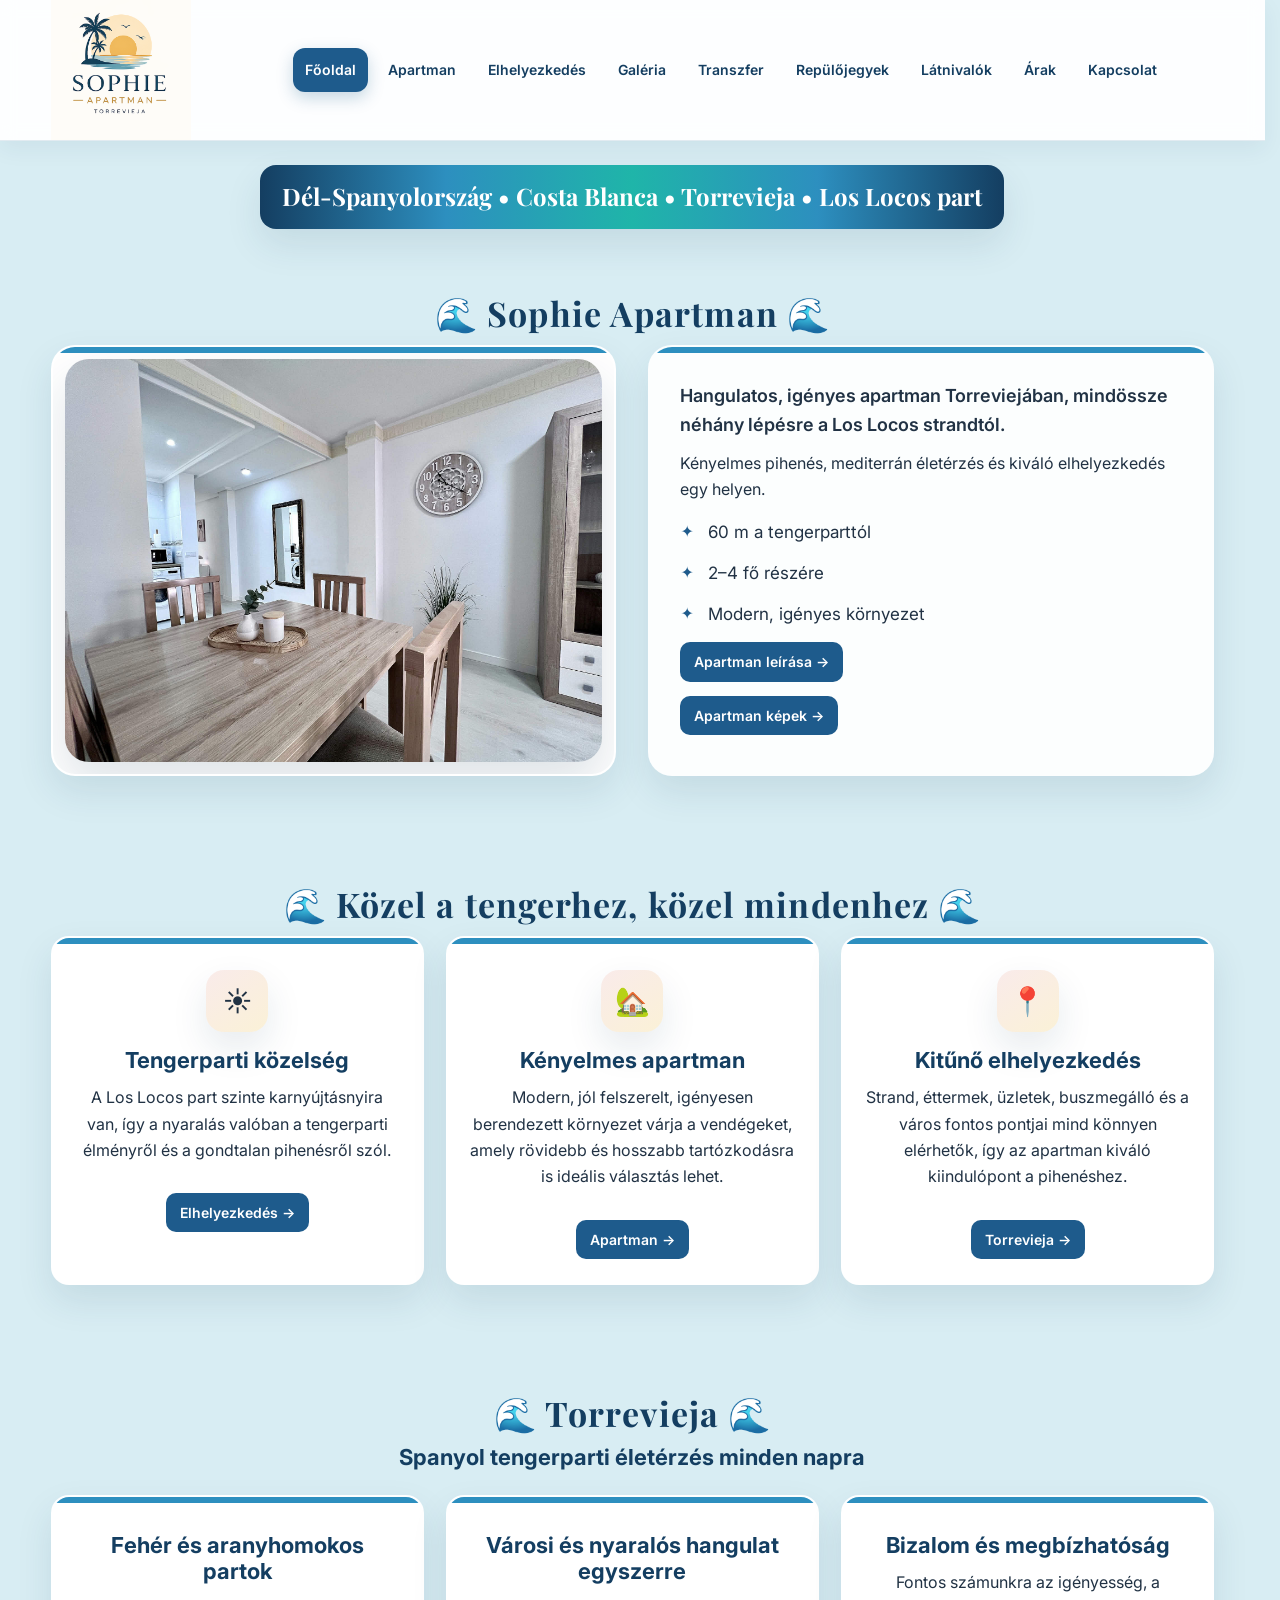
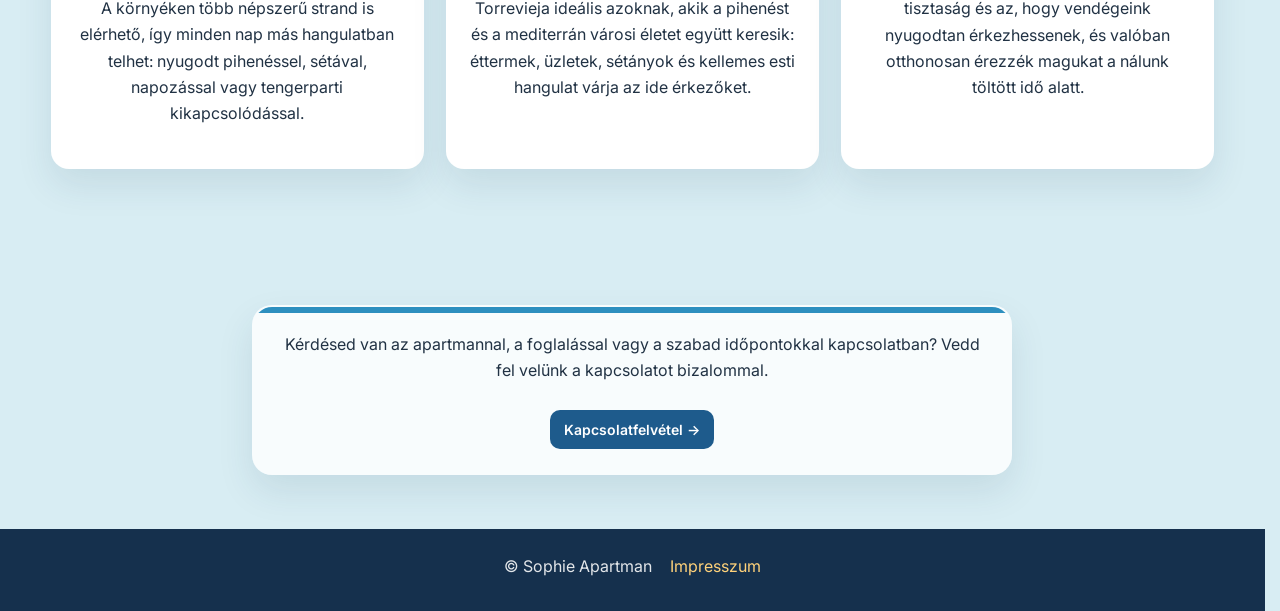
==== index.html @ d42ac75e "po" ====
<!doctype html>
<html lang="hu">
<head>
  <meta charset="utf-8" />
  <meta name="viewport" content="width=device-width,initial-scale=1" />
  <title>Sophie Apartman Torreviejában</title>
  <meta name="description" content="Mediterrán hangulatú apartman Torreviejában, a Los Locos part közvetlen közelében." />

  <link rel="preconnect" href="https://fonts.googleapis.com">
  <link rel="preconnect" href="https://fonts.gstatic.com" crossorigin>
  <link href="https://fonts.googleapis.com/css2?family=Playfair+Display:wght@600;700&family=Inter:wght@400;500;600;700&display=swap" rel="stylesheet">

  <link rel="icon" type="image/png" sizes="32x32" href="kepek/favicon.png?v=2">
  <link rel="apple-touch-icon" href="kepek/favicon.png">

  <link rel="stylesheet" href="style.css" />
</head>
<body>

  <header class="header">
    <div class="container header__row">
      <div class="brand">
  <img src="kepek/logo.jpg" alt="Sophie Apartman logó" class="brand__logo">
</div>

      <button class="menu-toggle" type="button" aria-label="Menü megnyitása" aria-expanded="false">
        <span></span>
        <span></span>
        <span></span>
      </button>

      <nav class="nav" aria-label="Fő navigáció">
  <a href="index.html" class="active">Főoldal</a>
  <a href="apartman.html">Apartman</a>
  <a href="elhelyezkedes.html">Elhelyezkedés</a>
  <a href="galeria.html">Galéria</a>
  <a href="transzfer.html">Transzfer</a>
  <a href="repulojegyek.html">Repülőjegyek</a>
  <a href="latnivalok.html">Látnivalók</a>
  <a href="arak.html">Árak</a>
  <a href="kapcsolat.html">Kapcsolat</a>
</nav>
    </div>
  </header>

  <main>

    <section class="service-strip">
      <div class="container">
        <p>Dél-Spanyolország • Costa Blanca  • Torrevieja • Los Locos part</p>
      </div>
    </section>

    <section class="section">
  <div class="container">

    <h2 class="section-kicker-title center">
  🌊 Sophie Apartman 🌊 
</h2>

    <div class="intro-grid">

      <div class="intro-image intro-image-card">
  <img src="kepek/ap8.jpg" alt="Sophie Apartman">
</div>

      <div class="intro-text">

        <p class="intro-lead">
          Hangulatos, igényes apartman Torreviejában, mindössze néhány lépésre a Los Locos strandtól.
        </p>

        <p>
          Kényelmes pihenés, mediterrán életérzés és kiváló elhelyezkedés egy helyen.
        </p>

        <div class="apartman-list-box">
  <ul class="apartman-list">
    <li>60 m a tengerparttól</li>
    <li>2–4 fő részére</li>
    <li>Modern, igényes környezet</li>
  </ul>
</div>
<a href="apartman.html" class="card-link">Apartman leírása →</a>
<br>
<a href="galeria.html#apartman-gallery" class="card-link">Apartman képek →</a>

      </div>

    </div>
  </div>
</section>

    <section class="section">
      <div class="container">
        <div class="section-heading section-heading--center">
          <h2 class="section-kicker-title center">
  🌊 Közel a tengerhez, közel mindenhez 🌊
</h2>
        </div>

        <div class="unified-card-grid">

          <div class="unified-card unified-card--red">
  <div class="unified-card__icon">☀</div>
  <h3>Tengerparti közelség</h3>
  <p>
    A Los Locos part szinte karnyújtásnyira van, így a nyaralás valóban
    a tengerparti élményről és a gondtalan pihenésről szól.
  </p>

  <a href="elhelyezkedes.html" class="card-link">Elhelyezkedés →</a>
</div>

          <div class="unified-card unified-card--yellow">
            <div class="unified-card__icon">🏡</div>
            <h3>Kényelmes apartman</h3>
            <p>
              Modern, jól felszerelt, igényesen berendezett környezet várja a vendégeket,
              amely rövidebb és hosszabb tartózkodásra is ideális választás lehet.
            </p>
            <a href="apartman.html" class="card-link">Apartman →</a>
          </div>

          <div class="unified-card unified-card--red">
  <div class="unified-card__icon">📍</div>
  <h3>Kitűnő elhelyezkedés</h3>
  <p>
    Strand, éttermek, üzletek, buszmegálló és a város fontos pontjai mind
    könnyen elérhetők, így az apartman kiváló kiindulópont a pihenéshez.
  </p>

  <a href="galeria.html#torrevieja-gallery" class="card-link">Torrevieja →</a>
</div>

        </div>
      </div>
    </section>

    <section class="section">
      <div class="container">
        <div class="section-heading section-heading--center">
          <h2 class="section-kicker-title center">
  🌊 Torrevieja 🌊
</h2>

<h3 class="torrevieja-subtitle">
  Spanyol tengerparti életérzés minden napra
</h3>
        </div>

        <div class="unified-card-grid">

          <div class="unified-card unified-card--red">
            <h3>Fehér és aranyhomokos partok</h3>
            <p>
              A környéken több népszerű strand is elérhető, így minden nap más hangulatban
              telhet: nyugodt pihenéssel, sétával, napozással vagy tengerparti kikapcsolódással.
            </p>
          </div>

          <div class="unified-card unified-card--yellow">
            <h3>Városi és nyaralós hangulat egyszerre</h3>
            <p>
              Torrevieja ideális azoknak, akik a pihenést és a mediterrán városi életet együtt keresik:
              éttermek, üzletek, sétányok és kellemes esti hangulat várja az ide érkezőket.
            </p>
          </div>

          <div class="unified-card unified-card--red">
            <h3>Bizalom és megbízhatóság</h3>
            <p>
              Fontos számunkra az igényesség, a tisztaság és az, hogy vendégeink nyugodtan érkezhessenek,
              és valóban otthonosan érezzék magukat a nálunk töltött idő alatt.
            </p>
          </div>

        </div>
      </div>
    </section>

    <section class="section">
  <div class="container">

    <div class="apartman-cta-box apartman-cta-box--yellow">
      <p>
        Kérdésed van az apartmannal, a foglalással vagy a szabad időpontokkal kapcsolatban?
        Vedd fel velünk a kapcsolatot bizalommal.
      </p>

      <a href="kapcsolat.html" class="card-link">
        Kapcsolatfelvétel →
      </a>
    </div>

  </div>
</section>

  </main>

  <footer class="footer">
    <div class="container footer__row">
      <p>© Sophie Apartman</p>
      <a href="impresszum.html">Impresszum</a>
    </div>
  </footer>

  <script src="script.js"></script>
</body>
</html>
---- style.css ----
:root{
  --bg: #d8edf3;
  --white: #ffffff;
  --blue: #1e5b8c;
  --blue-dark: #143e61;
  --sea: #2d8fbf;
  --turquoise: #1fb5a9;
  --text: #213244;
  --muted: #5f6f80;
  --red: #2d8fbf;
  --yellow: #2d8fbf;
  --line: rgba(30, 91, 140, 0.12);
  --shadow: 0 16px 36px rgba(18, 54, 87, 0.10);
  --shadow-strong: 0 22px 48px rgba(18, 54, 87, 0.14);
  --radius: 22px;
}

*{
  box-sizing: border-box;
}

html{
  scroll-behavior: smooth;
  scrollbar-gutter: stable;
}

body{
  margin: 0;
  font-family: "Inter", system-ui, sans-serif;
  color: var(--text);
  background: var(--bg);
  line-height: 1.65;
}

img{
  max-width: 100%;
  display: block;
}

.container{
  width: min(1180px, 92%);
  margin: 0 auto;
}

/* =========================
   TYPOGRÁFIA
========================= */

h1, h2, h3{
  margin: 0 0 12px;
  line-height: 1.18;
}

h1, h2{
  font-family: "Playfair Display", serif;
}

h1{
  font-size: 48px;
}

h2{
  font-size: 34px;
}

h3{
  font-size: 22px;
}

p{
  margin: 0 0 16px;
}

.center{
  text-align: center;
}

.section-kicker{
  margin: 0 0 8px;
  color: var(--red);
  text-transform: uppercase;
  letter-spacing: 1.1px;
  font-size: 13px;
  font-weight: 700;
}

.section{
  padding: 54px 0;
}

.section-kicker-title{
  color: var(--blue-dark);
  letter-spacing: 1.1px;
  font-weight: 700;
}

.torrevieja-subtitle{
  text-align: center;
  font-size: 22px;
  color: var(--blue-dark);
  margin-top: 6px;
  margin-bottom: 24px;
}

/* =========================
   FEJLÉC
========================= */

.header{
  position: sticky;
  top: 0;
  z-index: 1000;
  background: rgba(255,255,255,0.95);
  backdrop-filter: blur(8px);
  border-bottom: 1px solid var(--line);
  box-shadow: 0 8px 22px rgba(20, 58, 92, 0.06);
}

.header__row{
  display: flex;
  align-items: center;
  justify-content: space-between;
  gap: 18px;
  min-height: 90px;
}

.brand{
  display: flex;
  align-items: center;
  gap: 12px;
  text-decoration: none;
  color: inherit;
  flex: 0 0 180px;
}

.brand__logo{
  width: 140px;
  height: auto;
  display: block;
}

.brand__mark{
  width: 46px;
  height: 46px;
  border-radius: 14px;
  background: linear-gradient(145deg, var(--red), var(--yellow));
  color: var(--white);
  display: grid;
  place-items: center;
  font-family: "Playfair Display", serif;
  font-size: 22px;
  font-weight: 700;
  box-shadow: var(--shadow);
}

.brand__text{
  color: var(--blue-dark);
  font-size: 17px;
  font-weight: 700;
}

.nav{
  display: flex;
  align-items: center;
  justify-content: center;
  gap: 8px;
  flex-wrap: wrap;
  flex: 1;
}

.nav a{
  text-decoration: none;
  color: var(--blue-dark);
  font-size: 14px;
  font-weight: 600;
  padding: 10px 12px;
  border-radius: 12px;
  transition: background 0.2s ease, color 0.2s ease;
}

.nav a:hover{
  background: var(--blue);
  color: var(--white);
}

.nav a.active{
  background: var(--blue);
  color: var(--white);
  box-shadow: 0 6px 16px rgba(30, 91, 140, 0.25);
}

.menu-toggle{
  display: none;
  width: 46px;
  height: 46px;
  border: none;
  border-radius: 14px;
  background: rgba(30, 91, 140, 0.10);
  cursor: pointer;
  padding: 0;
}

.menu-toggle span{
  display: block;
  width: 22px;
  height: 2px;
  background: var(--blue-dark);
  margin: 5px auto;
  border-radius: 999px;
}

/* =========================
   MENÜ ALATTI SÁV
========================= */

.service-strip{
  padding: 24px 0 10px;
  text-align: center;
}

.service-strip p{
  display: inline-block;
  margin: 0;
  padding: 12px 22px;
  border-radius: 16px;
  font-family: "Playfair Display", serif;
  font-size: 24px;
  font-weight: 700;
  color: var(--white);
  background: linear-gradient(
    90deg,
    var(--blue-dark),
    var(--sea),
    var(--turquoise),
    var(--sea),
    var(--blue-dark)
  );
  box-shadow: var(--shadow);
}

/* =========================
   KÉP + SZÖVEG
========================= */

.intro-grid{
  display: grid;
  grid-template-columns: 1fr 1fr;
  gap: 32px;
  align-items: stretch;
}

.intro-image{
  display: flex;
}

.intro-image img{
  width: 100%;
  height: auto;
  object-fit: contain;
  border-radius: 24px;
  box-shadow: var(--shadow-strong);
  background: var(--white);
}

.intro-text{
  background: rgba(255,255,255,0.92);
  border-radius: 24px;
  padding: 34px 30px;
  box-shadow: var(--shadow);
  position: relative;
  overflow: hidden;
  transition: transform 0.25s ease, box-shadow 0.25s ease, border-color 0.25s ease;
  border: 2px solid transparent;
}

.intro-text::before{
  content: "";
  position: absolute;
  top: 0;
  left: 0;
  right: 0;
  height: 6px;
  background: var(--red);
}

.intro-text:hover{
  transform: translateY(-5px);
  border-color: var(--red);
  box-shadow:
    0 24px 54px rgba(18, 40, 92, 0.16),
    0 0 24px rgba(45, 79, 255, 0.28);
}

.intro-text h1{
  color: var(--blue-dark);
  margin-bottom: 18px;
}

.intro-text h2{
  color: var(--blue-dark);
  margin-top: 20px;
  font-size: 28px;
}

.intro-text p{
  color: var(--text);
}

.intro-lead{
  font-size: 18px;
  font-weight: 600;
  color: var(--blue-dark);
  margin-bottom: 10px;
}

.intro-link{
  display: inline-block;
  margin-top: 12px;
  font-weight: 600;
  color: var(--blue-dark);
  text-decoration: none;
}

.intro-link:hover{
  text-decoration: underline;
}

/* =========================
   SOPHIE BLOKKON BELÜLI
   3 KIEMELT KÁRTYA
========================= */

.intro-pillars{
  display: grid;
  justify-items: center;
  gap: 14px;
  margin-top: 22px;
}

.pill{
  width: 100%;
  max-width: 340px;
  min-height: 58px;
  display: flex;
  align-items: center;
  justify-content: center;
  padding: 12px 18px;
  border-radius: 14px;
  font-weight: 700;
  text-align: center;
  box-shadow: var(--shadow);
}

.pill.red{
  background: var(--red);
  color: var(--white);
}

.pill.yellow{
  background: var(--yellow);
  color: var(--white);
}

/* =========================
   EGYSÉGES 3 KÁRTYÁS RÉSZEK
========================= */

.unified-card-grid{
  display: grid;
  grid-template-columns: repeat(3, 1fr);
  gap: 22px;
}

.unified-card{
  background: var(--white);
  padding: 28px 22px 24px;
  border-radius: 18px;
  text-align: center;
  box-shadow: var(--shadow);
  border: 2px solid transparent;
  position: relative;
  transition: 0.22s ease;
  overflow: hidden;
}

.unified-card::before{
  content: "";
  position: absolute;
  top: 0;
  left: 0;
  right: 0;
  height: 6px;
}

.unified-card--red::before{
  background: var(--red);
}

.unified-card--yellow::before{
  background: var(--yellow);
}

.unified-card:hover{
  transform: translateY(-4px);
}

.unified-card--red:hover{
  border-color: var(--red);
  box-shadow:
    0 22px 48px rgba(18, 54, 87, 0.12),
    0 0 0 1px rgba(199,58,50,0.18);
}

.unified-card--yellow:hover{
  border-color: var(--yellow);
  box-shadow:
    0 22px 48px rgba(18, 54, 87, 0.12),
    0 0 0 1px rgba(230,177,31,0.22);
}

.unified-card h3{
  color: var(--blue-dark);
  margin-top: 8px;
  margin-bottom: 10px;
}

.unified-card__icon{
  width: 62px;
  height: 62px;
  margin: 4px auto 16px;
  border-radius: 18px;
  display: grid;
  place-items: center;
  font-size: 28px;
  background: linear-gradient(145deg, rgba(199,58,50,0.10), rgba(230,177,31,0.18));
  box-shadow: var(--shadow);
}

/* =========================
   GALÉRIA
========================= */

.gallery-section{
  padding-top: 34px;
}

.gallery-folder-grid{
  display: grid;
  grid-template-columns: repeat(2, minmax(280px, 420px));
  justify-content: center;
  gap: 28px;
  margin-top: 10px;
}

.gallery-folder{
  background: var(--white);
  border: 2px solid transparent;
  border-radius: 22px;
  padding: 34px 24px;
  box-shadow: var(--shadow);
  text-align: center;
  position: relative;
  cursor: pointer;
  transition: 0.22s ease;
  overflow: hidden;
}

.gallery-folder::before{
  content: "";
  position: absolute;
  top: 0;
  left: 0;
  right: 0;
  height: 6px;
}

.gallery-folder--red::before{
  background: var(--red);
}

.gallery-folder--yellow::before{
  background: var(--yellow);
}

.gallery-folder--red:hover{
  transform: translateY(-4px);
  border-color: var(--red);
  box-shadow:
    0 22px 48px rgba(18, 54, 87, 0.12),
    0 0 0 1px rgba(199,58,50,0.18);
}

.gallery-folder--yellow:hover{
  transform: translateY(-4px);
  border-color: var(--yellow);
  box-shadow:
    0 22px 48px rgba(18, 54, 87, 0.12),
    0 0 0 1px rgba(230,177,31,0.22);
}

.gallery-folder__title{
  display: block;
  font-family: "Playfair Display", serif;
  font-size: 34px;
  color: var(--blue-dark);
  margin-bottom: 8px;
}

.gallery-folder__text{
  display: block;
  color: var(--text);
  font-size: 16px;
  font-weight: 500;
}

.gallery-panel{
  padding-top: 18px;
}

.gallery-lead{
  max-width: 980px;
  margin: 0 auto 28px;
  text-align: center;
  color: var(--text);
  font-size: 17px;
  line-height: 1.7;
}

.gallery-grid{
  display: grid;
  grid-template-columns: repeat(3, 1fr);
  gap: 22px;
  align-items: start;
}

.gallery-card{
  background: var(--white);
  border-radius: 18px;
  padding: 14px;
  box-shadow: var(--shadow);
  border: 2px solid transparent;
  position: relative;
  transition: 0.22s ease;
  overflow: hidden;
  min-height: 320px;
  display: flex;
  align-items: center;
  justify-content: center;
}

.gallery-card::before{
  content: "";
  position: absolute;
  top: 0;
  left: 0;
  right: 0;
  height: 6px;
}

.gallery-card:nth-child(3n+1)::before,
.gallery-card:nth-child(3n+3)::before{
  background: var(--red);
}

.gallery-card:nth-child(3n+2)::before{
  background: var(--yellow);
}

.gallery-card:nth-child(3n+1):hover,
.gallery-card:nth-child(3n+3):hover{
  transform: translateY(-4px);
  border-color: var(--red);
  box-shadow:
    0 22px 48px rgba(18, 54, 87, 0.12),
    0 0 0 1px rgba(199,58,50,0.18);
}

.gallery-card:nth-child(3n+2):hover{
  transform: translateY(-4px);
  border-color: var(--yellow);
  box-shadow:
    0 22px 48px rgba(18, 54, 87, 0.12),
    0 0 0 1px rgba(230,177,31,0.22);
}

.gallery-card img{
  width: 100%;
  height: 280px;
  object-fit: contain;
  border-radius: 12px;
  background: var(--white);
}

.gallery-open{
  cursor: pointer;
}

/* =========================
   LIGHTBOX
========================= */

.lightbox{
  position: fixed;
  inset: 0;
  background: rgba(10, 20, 35, 0.88);
  display: none;
  align-items: center;
  justify-content: center;
  padding: 30px;
  z-index: 3000;
}

.lightbox.open{
  display: flex;
}

.lightbox__img{
  max-width: min(1100px, 92vw);
  max-height: 88vh;
  width: auto;
  height: auto;
  object-fit: contain;
  border-radius: 18px;
  box-shadow: 0 24px 60px rgba(0,0,0,0.35);
  background: #fff;
}

.lightbox__close{
  position: absolute;
  top: 22px;
  right: 22px;
  width: 46px;
  height: 46px;
  border: none;
  border-radius: 50%;
  background: var(--white);
  color: var(--blue-dark);
  font-size: 30px;
  line-height: 1;
  cursor: pointer;
  box-shadow: var(--shadow);
}

/* =========================
   APARTMAN ALOLDAL
========================= */

.apartman-list-box{
  max-width: 860px;
  margin: 0 auto;
}

.apartman-list{
  list-style: none;
  padding: 0;
  margin: 0;
  display: grid;
  gap: 14px;
}

.apartman-list li{
  position: relative;
  padding-left: 28px;
  font-size: 17px;
  line-height: 1.6;
  color: var(--text);
}

.apartman-list li::before{
  content: "✦";
  position: absolute;
  left: 0;
  top: 0;
  color: var(--blue);
  font-size: 16px;
  font-weight: 700;
}

.apartman-gallery-link{
  margin-top: 26px;
}

.apartman-map{
  margin: 28px auto 10px;
  max-width: 860px;
}

.apartman-map img{
  width: 100%;
  height: auto;
  border-radius: 20px;
  box-shadow: var(--shadow);
}

.apartman-features-box{
  max-width: 980px;
  margin: 0 auto;
  background: rgba(255,255,255,0.92);
  border: 2px solid transparent;
  border-radius: 24px;
  padding: 34px 30px;
  box-shadow: var(--shadow);
  position: relative;
  overflow: hidden;
  transition: transform 0.25s ease, box-shadow 0.25s ease, border-color 0.25s ease;
}

.apartman-features-box::before{
  content: "";
  position: absolute;
  top: 0;
  left: 0;
  right: 0;
  height: 6px;
  background: var(--red);
}

.apartman-features-box:hover{
  transform: translateY(-5px);
  border-color: var(--red);
  box-shadow:
    0 24px 54px rgba(18, 40, 92, 0.16),
    0 0 24px rgba(45, 79, 255, 0.28);
}

.apartman-features-list{
  list-style: none;
  padding: 0;
  margin: 0;
  display: grid;
  grid-template-columns: repeat(2, minmax(0, 1fr));
  gap: 14px 28px;
}

.apartman-features-list li{
  position: relative;
  padding-left: 26px;
  font-size: 17px;
  line-height: 1.6;
  color: var(--text);
}

.apartman-features-list li::before{
  content: "✦";
  position: absolute;
  left: 0;
  top: 0;
  color: var(--blue);
  font-size: 15px;
  font-weight: 700;
}

.apartman-cta-box{
  max-width: 760px;
  margin: 28px auto 0;
  text-align: center;
  background: rgba(255,255,255,0.82);
  border-radius: 20px;
  padding: 24px 20px;
  box-shadow: var(--shadow);
  position: relative;
  overflow: hidden;
  border: 2px solid transparent;
  transition: transform 0.25s ease, box-shadow 0.25s ease, border-color 0.25s ease;
}

.apartman-cta-box p{
  margin-bottom: 12px;
}

.apartman-cta-box::before{
  content: "";
  position: absolute;
  top: 0;
  left: 0;
  right: 0;
  height: 6px;
}

.apartman-cta-box--yellow::before{
  background: var(--yellow);
}

.apartman-cta-box--yellow:hover{
  transform: translateY(-5px);
  border-color: var(--yellow);
  box-shadow:
    0 24px 54px rgba(18, 40, 92, 0.16),
    0 0 24px rgba(230,177,31,0.24);
}

/* =========================
   KAPCSOLAT OLDAL
========================= */

.contact-box{
  max-width: 600px;
  margin: 0 auto;
  background: var(--white);
  border-radius: 24px;
  padding: 30px 24px;
  box-shadow: var(--shadow);
  display: grid;
  gap: 18px;
  position: relative;
  overflow: hidden;
  border: 2px solid transparent;
  transition: transform 0.25s ease, box-shadow 0.25s ease, border-color 0.25s ease;
}

.contact-box::before{
  content: "";
  position: absolute;
  top: 0;
  left: 0;
  right: 0;
  height: 6px;
  background: var(--red);
}

.contact-box:hover{
  transform: translateY(-5px);
  border-color: var(--red);
  box-shadow:
    0 24px 54px rgba(18, 40, 92, 0.16),
    0 0 24px rgba(199,58,50,0.24);
}

.contact-item{
  display: flex;
  align-items: center;
  gap: 14px;
  padding: 14px 16px;
  border-radius: 14px;
  background: rgba(30, 91, 140, 0.06);
  transition: 0.2s ease;
  min-width: 0;
}

.contact-item:hover{
  transform: translateY(-3px);
  background: rgba(30, 91, 140, 0.10);
}

.contact-icon{
  font-size: 20px;
  color: var(--blue);
}

.contact-item a{
  text-decoration: none;
  color: var(--blue-dark);
  font-weight: 600;
  font-size: 16px;
  overflow-wrap: anywhere;
  word-break: break-word;
}

.contact-item a:hover{
  text-decoration: underline;
}

/* =========================
   ÁRAK OLDAL
========================= */

.arak-box{
  max-width: 600px;
  margin: 0 auto;
}

/* =========================
   TRANSZFER OLDAL
========================= */

.transzfer-box{
  max-width: 700px;
  margin: 0 auto;
}

.transzfer-price{
  font-size: 28px;
  font-weight: 700;
  color: var(--blue-dark);
  margin-bottom: 14px;
}

/* =========================
   GOMBOK
========================= */

.card-link{
  display: inline-block;
  margin-top: 14px;
  padding: 8px 14px;
  font-size: 14px;
  font-weight: 600;
  color: var(--white);
  background: var(--blue);
  border-radius: 10px;
  text-decoration: none;
  transition: 0.2s ease;
}

.card-link:hover{
  background: var(--blue-dark);
}

/* =========================
   ALOLDAL ALCÍM
========================= */

.subpage-subtitle-section{
  padding: 14px 0 0;
}

.subpage-subtitle-section .torrevieja-subtitle{
  margin-bottom: 0;
}

/* =========================
   SCROLL TOP
========================= */

.scroll-top{
  position: fixed;
  right: 20px;
  bottom: 22px;
  width: 52px;
  height: 52px;
  border-radius: 50%;
  background: var(--blue);
  color: var(--white);
  display: grid;
  place-items: center;
  font-size: 28px;
  font-weight: 700;
  text-decoration: none;
  box-shadow: 0 12px 28px rgba(18,54,87,0.28);
  z-index: 2500;
}

.scroll-top:hover{
  background: var(--blue-dark);
  transform: translateY(-3px);
}

/* =========================
   TÉRKÉP KÉP
========================= */

.location-map{
  max-width: 820px;
  margin: 0 auto;
}

.location-map img{
  width: 100%;
  height: auto;
  border-radius: 20px;
  box-shadow: var(--shadow-strong);
}

.location-map img:hover{
  transform: scale(1.01);
  transition: 0.3s ease;
}

/* =========================
   LÁBLÉC
========================= */

.footer{
  background: #15304d;
  color: rgba(255,255,255,0.88);
  padding: 24px 0 32px;
}

.footer__row{
  display: flex;
  align-items: center;
  justify-content: center;
  gap: 18px;
  flex-wrap: wrap;
  text-align: center;
}

.footer__row p{
  margin: 0;
  display: inline-flex;
  align-items: center;
}

.footer a{
  color: #ffd27a;
  text-decoration: none;
  display: inline-flex;
  align-items: center;
}

.footer a:hover{
  text-decoration: underline;
}

/* =========================
   TABLET
========================= */

@media (max-width: 1024px){
  .intro-grid{
    grid-template-columns: 1fr;
  }

  .intro-image img{
    max-height: 420px;
    margin: 0 auto;
  }

  .unified-card-grid{
    grid-template-columns: 1fr;
  }

  .gallery-folder-grid{
    grid-template-columns: 1fr;
    max-width: 460px;
    margin-left: auto;
    margin-right: auto;
  }

  .gallery-grid{
    grid-template-columns: repeat(2, 1fr);
  }

  .gallery-card{
    min-height: 300px;
  }

  .gallery-card img{
    height: 260px;
  }
}

/* =========================
   MOBIL
========================= */

@media (max-width: 768px){
  h1{
    font-size: 36px;
  }

  h2{
    font-size: 28px;
  }

  .header__row{
    min-height: 70px;
    padding: 12px 0;
    flex-wrap: wrap;
  }

  .brand{
    flex: 0 0 130px;
  }

  .brand__logo{
    width: 130px;
  }

  .menu-toggle{
    display: inline-block;
    margin-left: auto;
  }

  .nav{
    display: none;
    width: 100%;
    flex-direction: column;
    align-items: stretch;
    gap: 8px;
    padding-top: 10px;
  }

  .nav.open{
    display: flex;
  }

  .nav a{
    background: rgba(30, 91, 140, 0.08);
    text-align: center;
    border-radius: 12px;
  }

  .service-strip p{
    font-size: 18px;
    padding: 10px 14px;
  }

  .intro-image img{
    max-height: none;
  }

  .intro-text{
    padding: 24px 18px;
  }

  .pill{
    max-width: 290px;
  }

  .wave-decor,
  .section-kicker-title{
    font-size: 24px;
    line-height: 1.25;
  }

  .gallery-grid{
    grid-template-columns: 1fr;
  }

  .gallery-lead{
    font-size: 16px;
  }

  .gallery-folder__title{
    font-size: 30px;
  }

  .gallery-card{
    min-height: 300px;
  }

  .gallery-card img{
    height: 260px;
  }

  .gallery-card:nth-child(odd)::before{
    background: var(--red);
  }

  .gallery-card:nth-child(even)::before{
    background: var(--yellow);
  }

  .gallery-card:nth-child(odd):hover{
    border-color: var(--red);
    box-shadow:
      0 22px 48px rgba(18, 54, 87, 0.12),
      0 0 0 1px rgba(199,58,50,0.18);
  }

  .gallery-card:nth-child(even):hover{
    border-color: var(--yellow);
    box-shadow:
      0 22px 48px rgba(18, 54, 87, 0.12),
      0 0 0 1px rgba(230,177,31,0.22);
  }

  .apartman-features-box{
    padding: 24px 18px;
  }

  .apartman-features-list{
    grid-template-columns: 1fr;
    gap: 12px;
  }

  .apartman-features-list li{
    font-size: 16px;
  }

  .apartman-cta-box{
    padding: 20px 16px;
  }
}

/* =========================
   ELHELYEZKEDÉS KÉP KÁRTYÁK
========================= */

.location-gallery{
  display: grid;
  grid-template-columns: repeat(2, 1fr);
  gap: 22px;
  align-items: stretch;
}

.location-card{
  background: var(--white);
  border-radius: 20px;
  padding: 12px;
  box-shadow: var(--shadow);
  border: 2px solid transparent;
  transition: 0.22s ease;
  overflow: hidden;
}

.location-card::before{
  content: "";
  display: block;
  height: 6px;
  background: var(--yellow); /* vagy kék ha már átírtad */
  margin: -12px -12px 12px;
}

.location-card:hover{
  transform: translateY(-4px);
  border-color: var(--yellow);
}

.location-card img{
  width: 100%;
  height: 320px;
  object-fit: cover;
  border-radius: 12px;
}

/* MOBIL */
@media (max-width: 768px){
  .location-gallery{
    grid-template-columns: 1fr;
  }

  .location-card img{
    height: 260px;
  }
}

/* =========================
   NYITÓKÉP KÁRTYA
========================= */

.intro-image-card{
  background: var(--white);
  border-radius: 24px;
  padding: 12px;
  box-shadow: var(--shadow);
  border: 2px solid transparent;
  position: relative;
  overflow: hidden;
  transition: 0.25s ease;
}

.intro-image-card::before{
  content: "";
  position: absolute;
  top: 0;
  left: 0;
  right: 0;
  height: 6px;
  background: var(--red); /* mivel már kék lett a design */
}

.intro-image-card:hover{
  transform: translateY(-5px);
  border-color: var(--blue);
  box-shadow:
    0 24px 54px rgba(18, 40, 92, 0.16),
    0 0 24px rgba(30, 91, 140, 0.25);
}
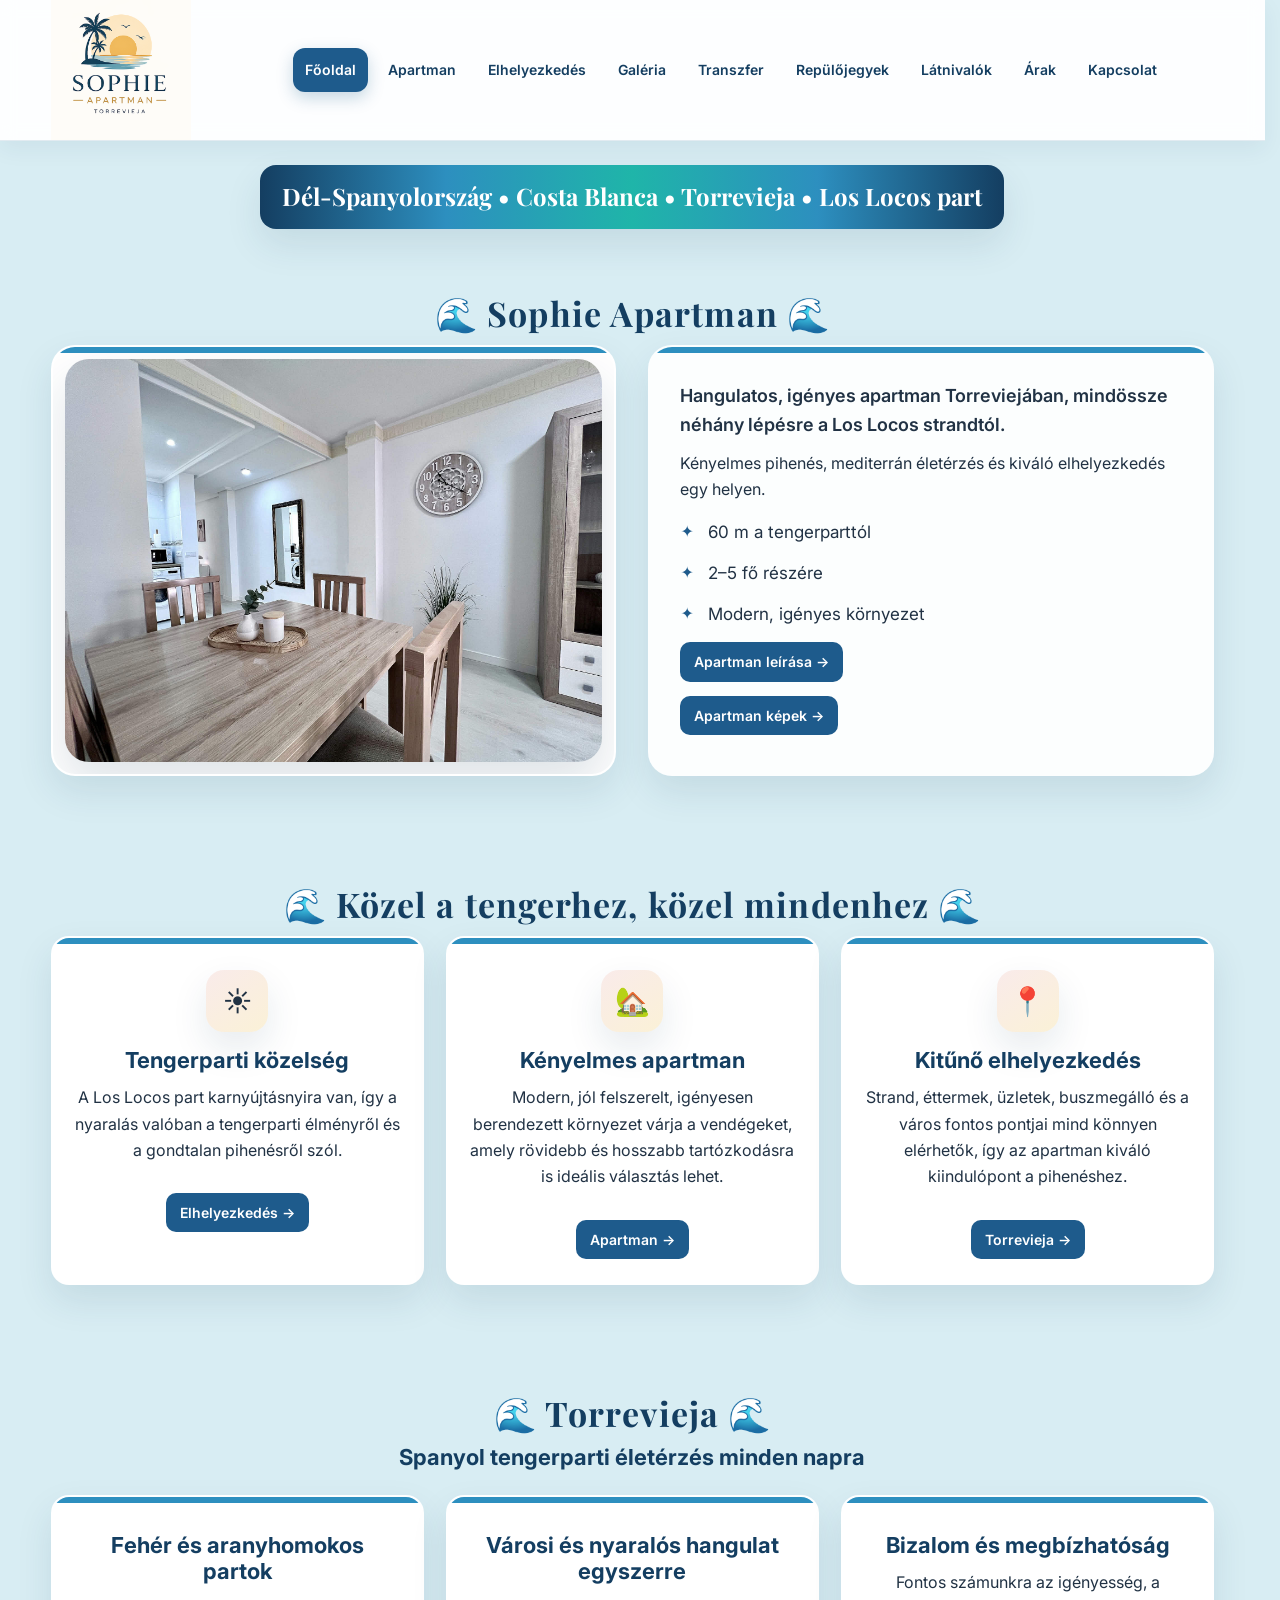
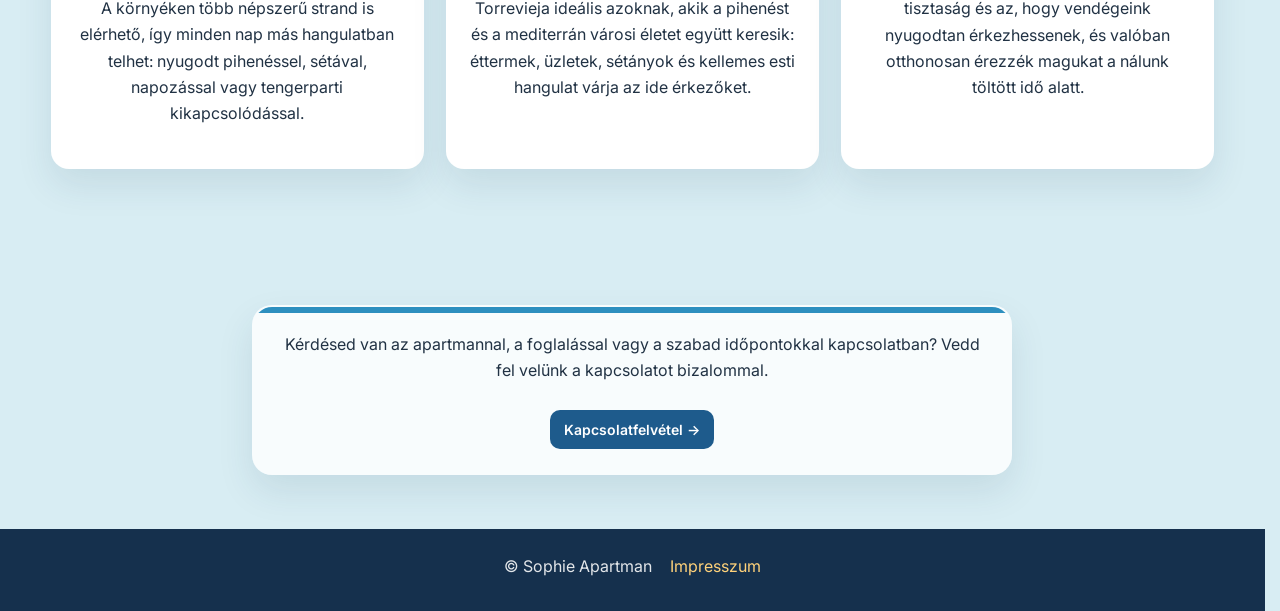
==== commit f147d0ff: "de" ====
--- a/index.html
+++ b/index.html
@@ -77,7 +77,7 @@
         <div class="apartman-list-box">
   <ul class="apartman-list">
     <li>60 m a tengerparttól</li>
-    <li>2–4 fő részére</li>
+    <li>2–5 fő részére</li>
     <li>Modern, igényes környezet</li>
   </ul>
 </div>
@@ -105,7 +105,7 @@
   <div class="unified-card__icon">☀</div>
   <h3>Tengerparti közelség</h3>
   <p>
-    A Los Locos part szinte karnyújtásnyira van, így a nyaralás valóban
+    A Los Locos part karnyújtásnyira van, így a nyaralás valóban
     a tengerparti élményről és a gondtalan pihenésről szól.
   </p>
 
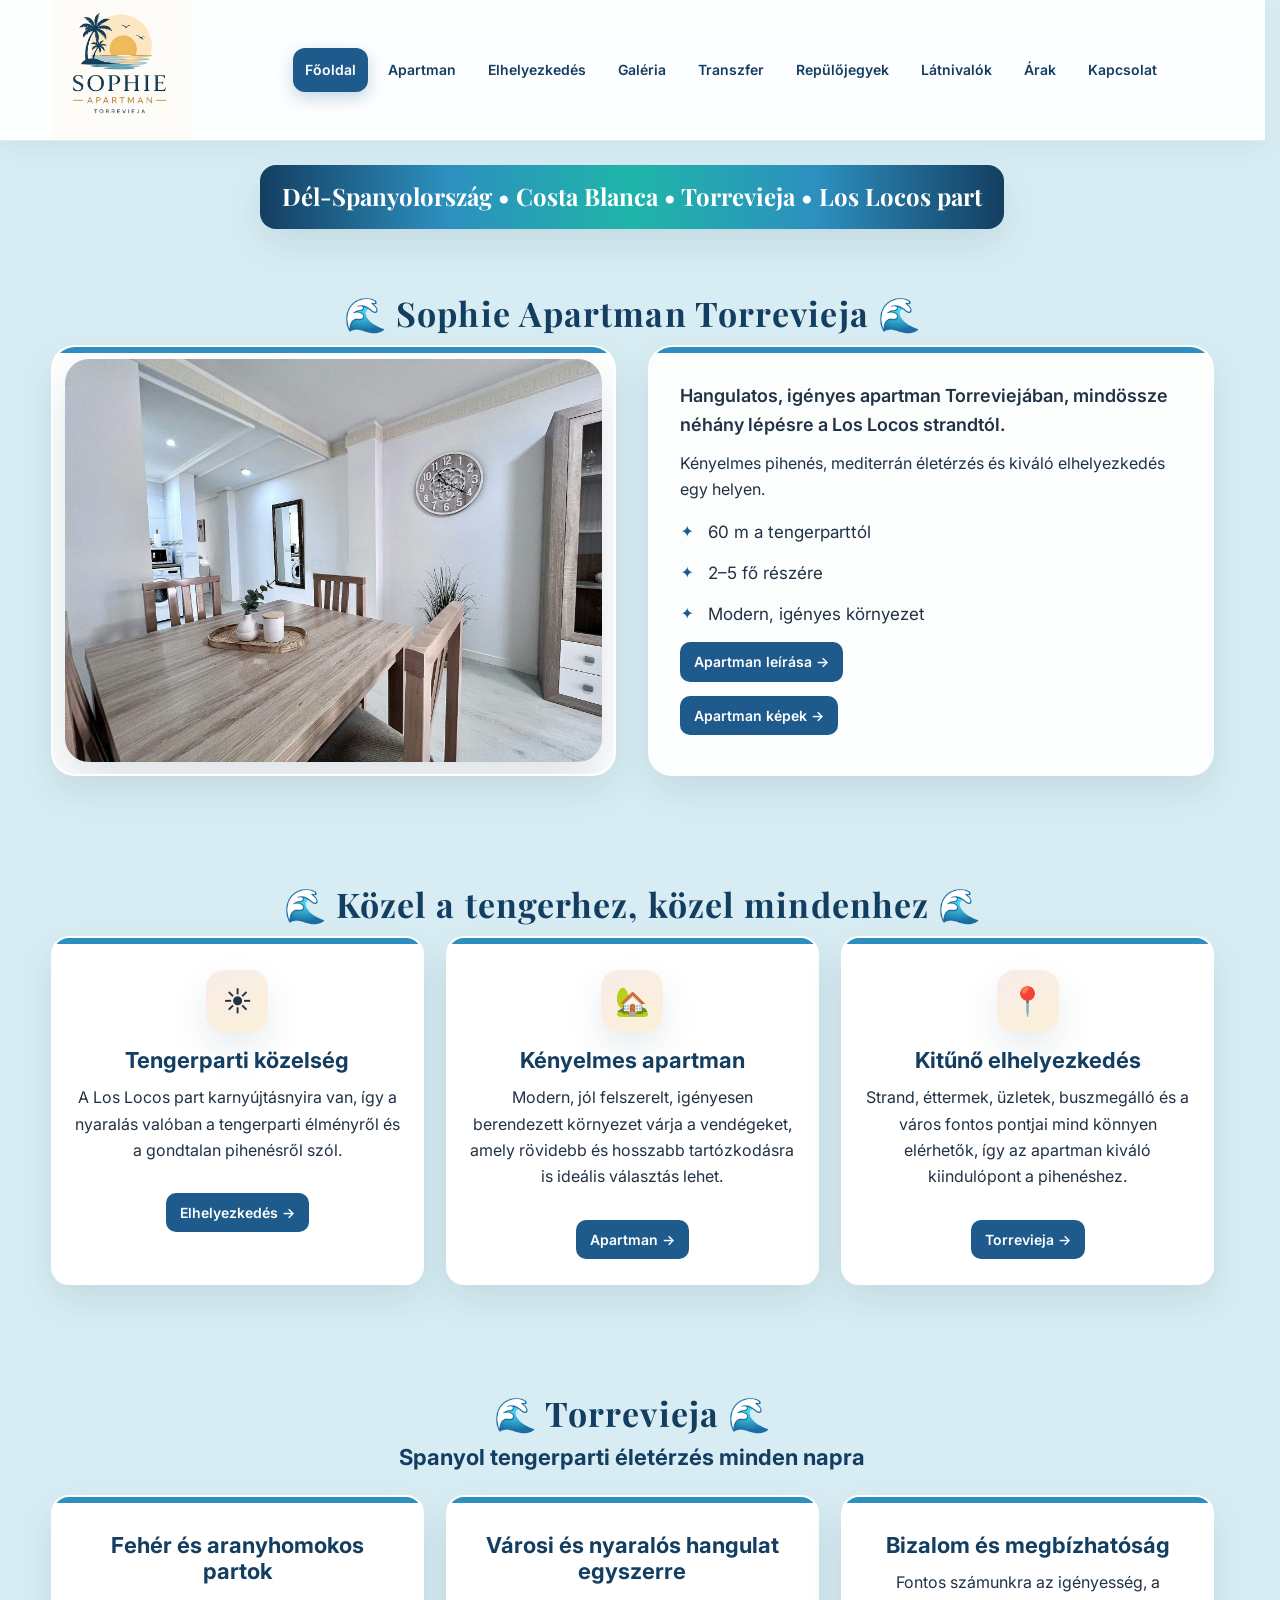
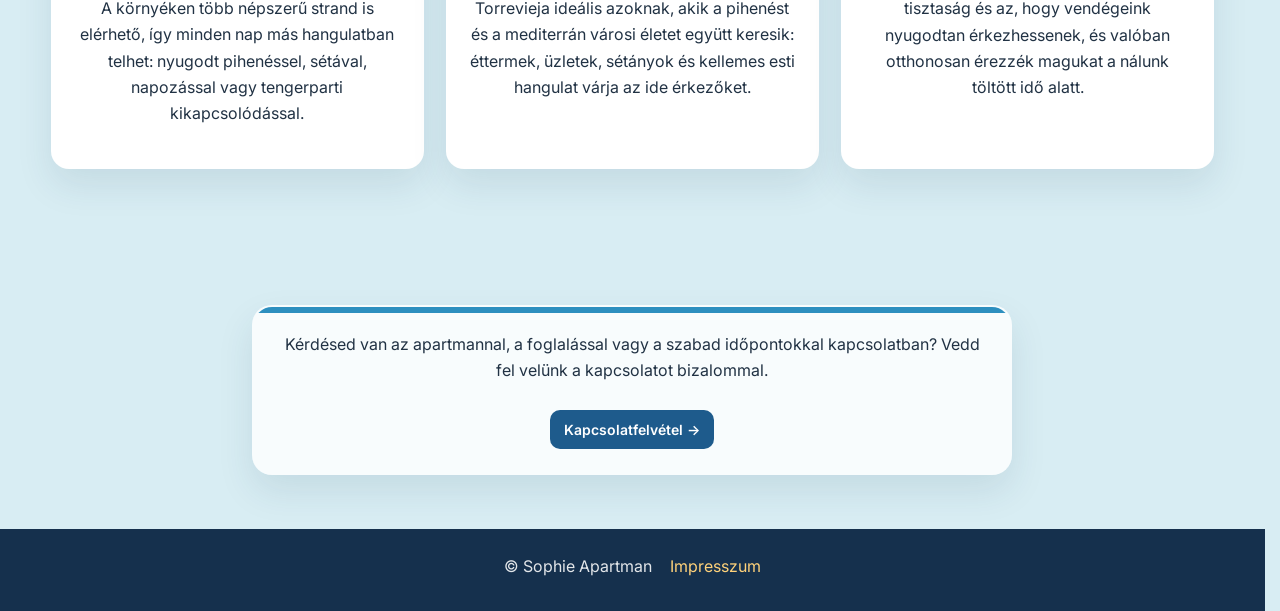
==== commit 000b5136: "tr" ====
--- a/index.html
+++ b/index.html
@@ -3,7 +3,7 @@
 <head>
   <meta charset="utf-8" />
   <meta name="viewport" content="width=device-width,initial-scale=1" />
-  <title>Sophie Apartman Torreviejában</title>
+  <title>Sophie Apartman Torrevieja – apartman a Los Locos part közelében</title>
   <meta name="description" content="Mediterrán hangulatú apartman Torreviejában, a Los Locos part közvetlen közelében." />
 
   <link rel="preconnect" href="https://fonts.googleapis.com">
@@ -54,9 +54,9 @@
     <section class="section">
   <div class="container">
 
-    <h2 class="section-kicker-title center">
-  🌊 Sophie Apartman 🌊 
-</h2>
+    <h1 class="section-kicker-title center">
+  🌊 Sophie Apartman Torrevieja 🌊 
+</h1>
 
     <div class="intro-grid">
 
--- a/style.css
+++ b/style.css
@@ -1257,4 +1257,78 @@
   box-shadow:
     0 24px 54px rgba(18, 40, 92, 0.16),
     0 0 24px rgba(30, 91, 140, 0.25);
+}
+
+/* =========================
+   REPÜLŐTÁRSASÁG LINK KÁRTYÁK
+========================= */
+
+.airline-links{
+  display: grid;
+  grid-template-columns: repeat(3, 1fr);
+  gap: 18px;
+  max-width: 980px;
+  margin: 24px auto 0;
+}
+
+.airline-card{
+  display: block;
+  padding: 18px 20px;
+  border-radius: 16px;
+  text-align: center;
+  font-weight: 700;
+  text-decoration: none;
+  color: #fff;
+  transition: 0.25s ease;
+  box-shadow: var(--shadow);
+}
+
+/* Wizz Air */
+.airline-card.wizz{
+  background: linear-gradient(135deg, #c6007e, #7a0060);
+  color: #ffffff;
+}
+
+.airline-card.wizz:hover{
+  transform: translateY(-4px);
+  box-shadow: 0 18px 40px rgba(198, 0, 126, 0.35);
+}
+
+/* Ryanair */
+.airline-card.ryanair{
+  background: linear-gradient(135deg, #003087, #ffcc00);
+  color: #ffffff;
+}
+
+.airline-card.ryanair:hover{
+  transform: translateY(-4px);
+  box-shadow: 0 18px 40px rgba(0, 48, 135, 0.35);
+}
+
+/* Google Flights */
+.airline-card.google-flights{
+  background: linear-gradient(135deg, #1a73e8, #34a853);
+  color: #ffffff;
+}
+
+.airline-card.google-flights:hover{
+  transform: translateY(-4px);
+  box-shadow: 0 18px 40px rgba(26, 115, 232, 0.35);
+}
+
+/* MOBIL */
+@media (max-width: 768px){
+  .airline-links{
+    grid-template-columns: 1fr;
+  }
+}
+
+.section-kicker-title{
+  font-size: 34px;
+}
+
+@media (max-width: 768px){
+  .section-kicker-title{
+    font-size: 26px;
+  }
 }
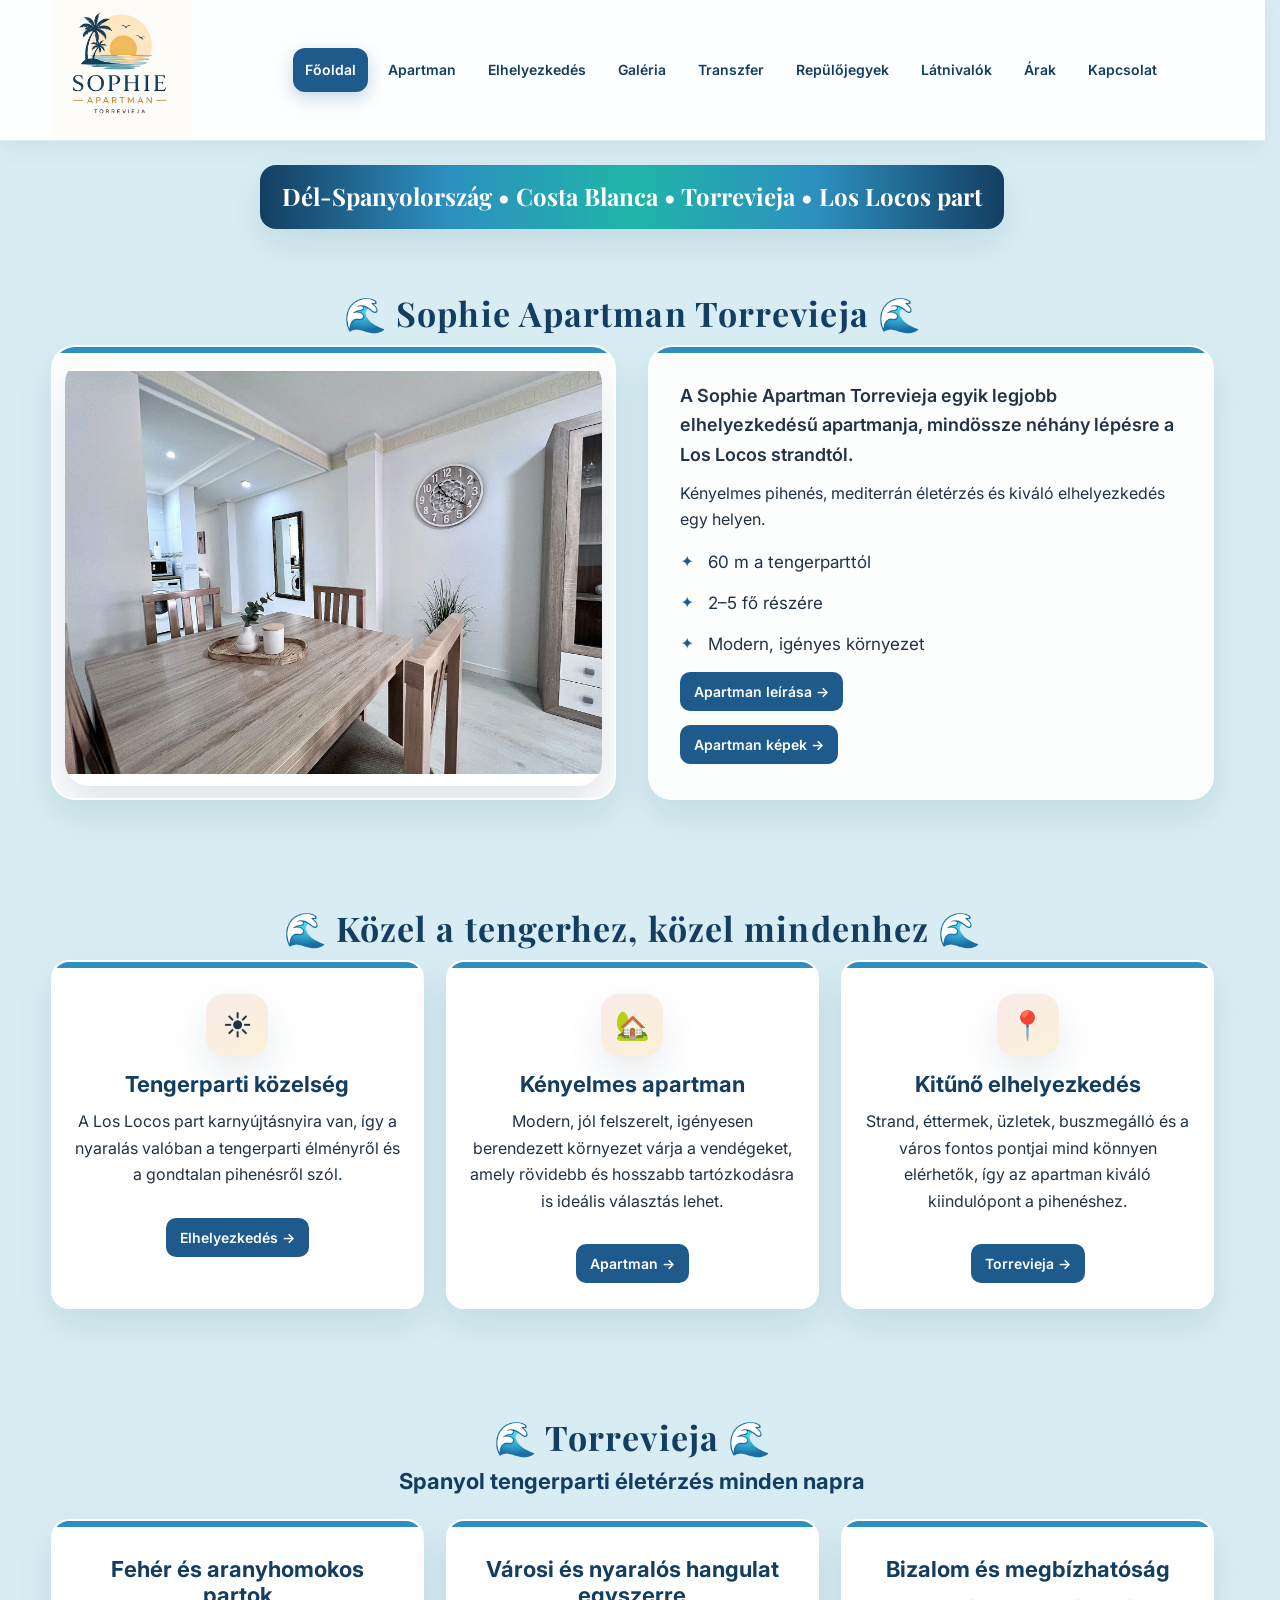
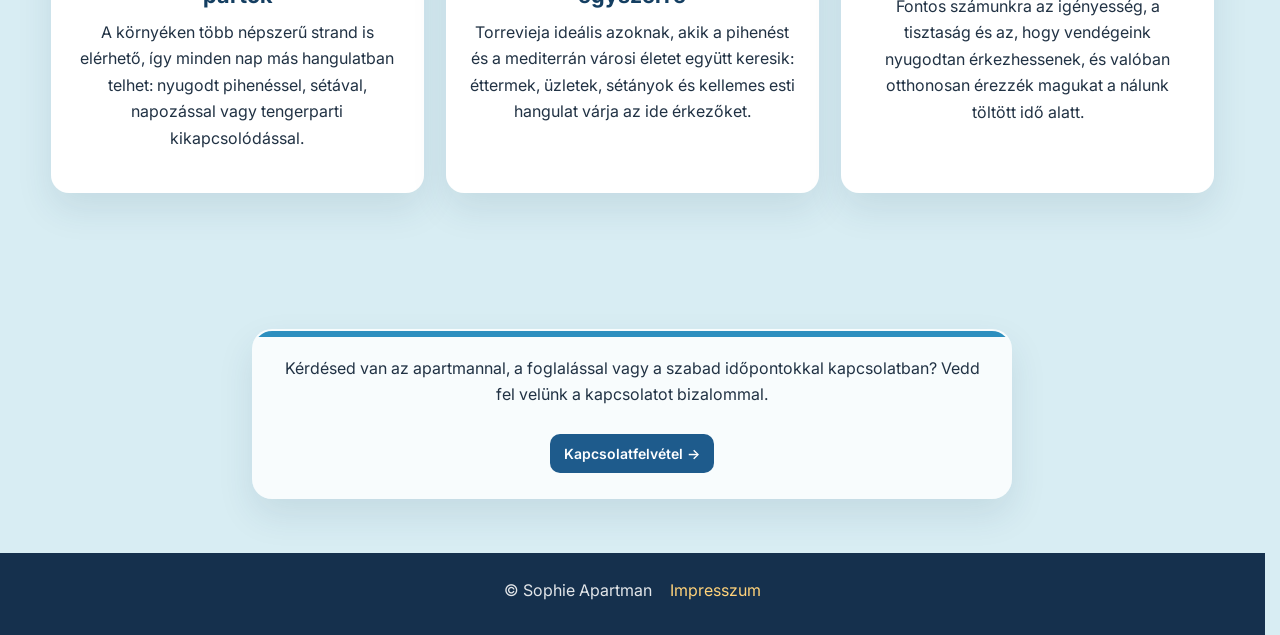
==== commit 5bc3aeb2: "re" ====
--- a/index.html
+++ b/index.html
@@ -67,7 +67,7 @@
       <div class="intro-text">
 
         <p class="intro-lead">
-          Hangulatos, igényes apartman Torreviejában, mindössze néhány lépésre a Los Locos strandtól.
+          A Sophie Apartman Torrevieja egyik legjobb elhelyezkedésű apartmanja, mindössze néhány lépésre a Los Locos strandtól.
         </p>
 
         <p>
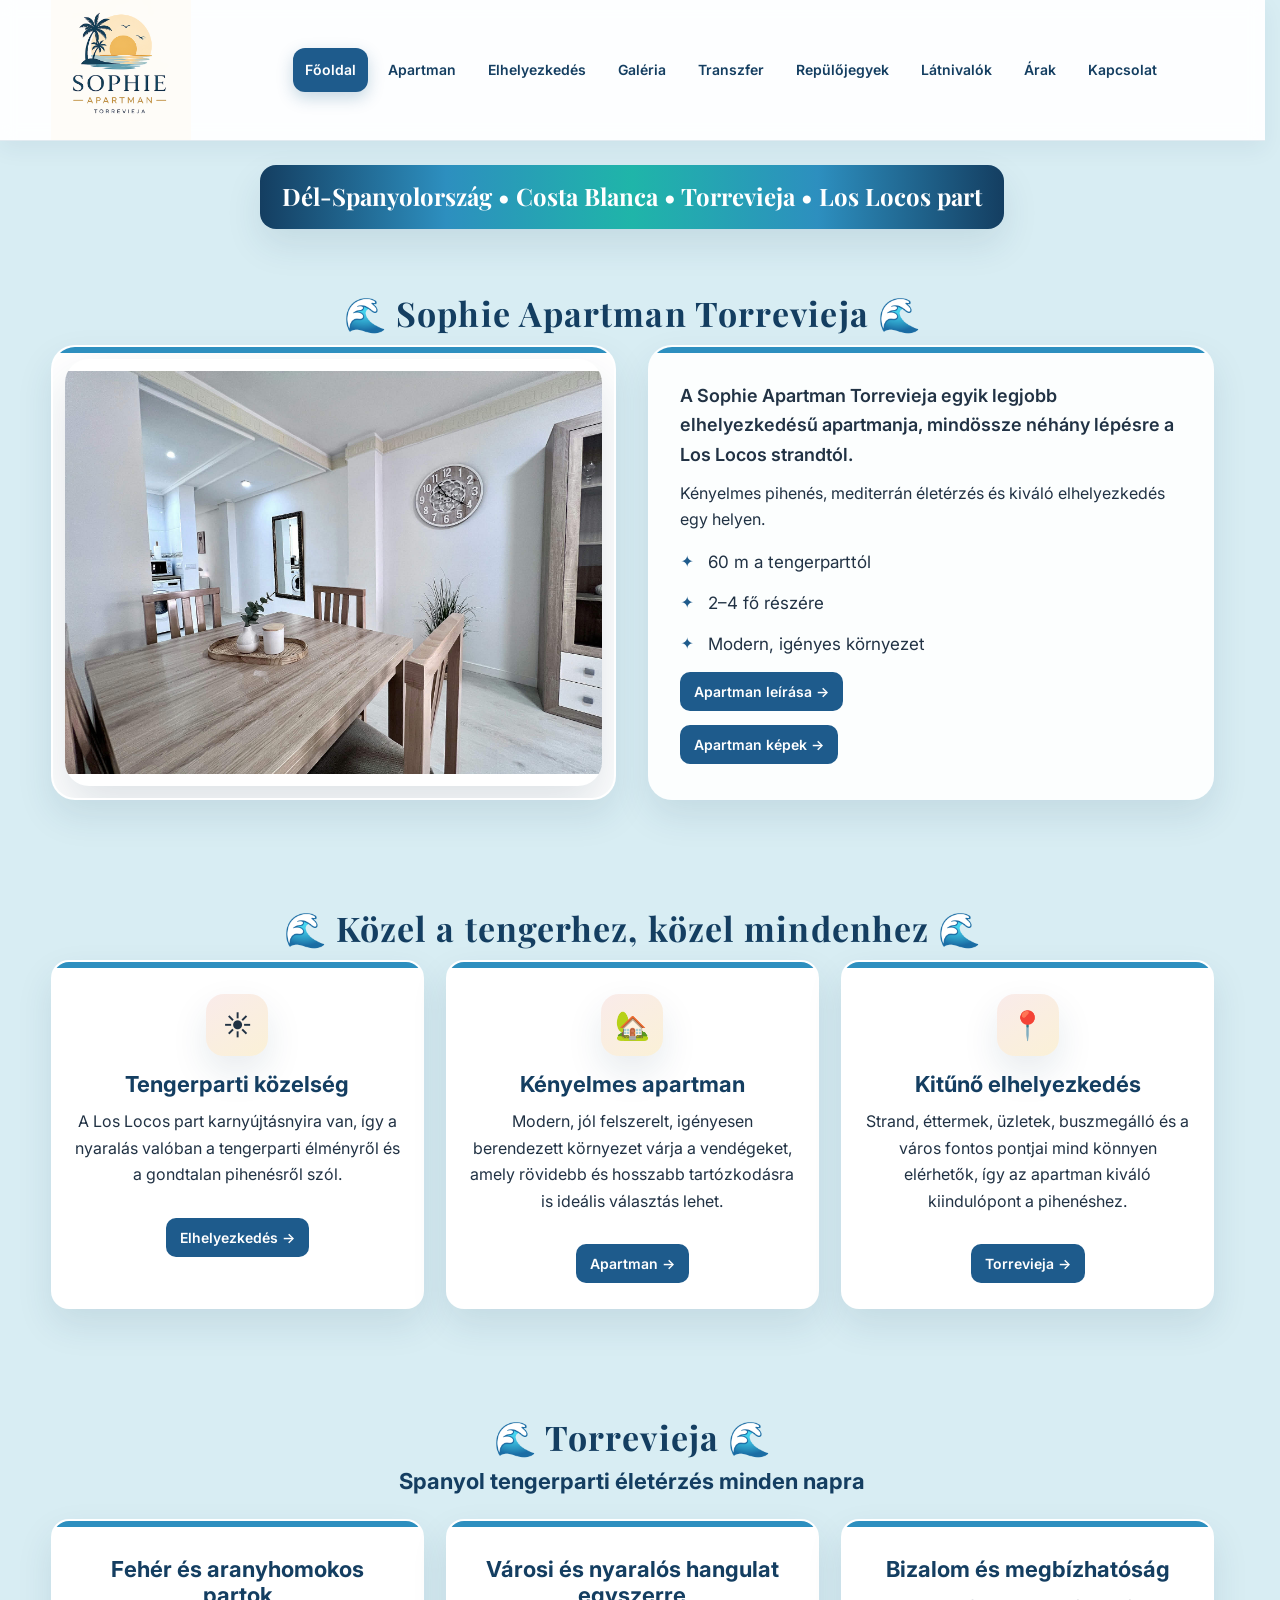
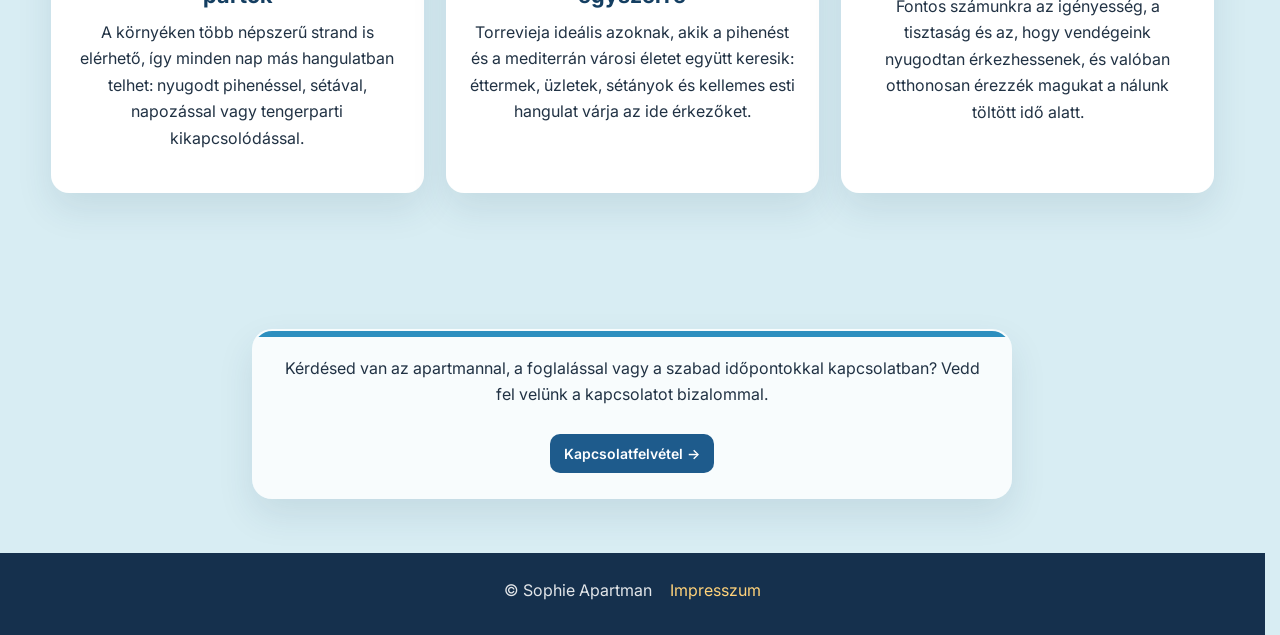
==== commit 445ca399: "fő" ====
--- a/index.html
+++ b/index.html
@@ -3,14 +3,16 @@
 <head>
   <meta charset="utf-8" />
   <meta name="viewport" content="width=device-width,initial-scale=1" />
-  <title>Sophie Apartman Torrevieja – apartman a Los Locos part közelében</title>
-  <meta name="description" content="Mediterrán hangulatú apartman Torreviejában, a Los Locos part közvetlen közelében." />
-
+  <title>Sophie Apartman Torrevieja – apartman a Los Locos Beachen</title>
+  <meta name="description" content="Sophie Apartman Torreviejában, a Los Locos part közelében. Igényes, jól felszerelt apartman 2–5 fő részére, mediterrán környezetben." />
+
+  <link rel="canonical" href="https://www.torreviejasophieapartman.hu/" />
+  
   <link rel="preconnect" href="https://fonts.googleapis.com">
   <link rel="preconnect" href="https://fonts.gstatic.com" crossorigin>
   <link href="https://fonts.googleapis.com/css2?family=Playfair+Display:wght@600;700&family=Inter:wght@400;500;600;700&display=swap" rel="stylesheet">
 
-  <link rel="icon" type="image/png" sizes="32x32" href="kepek/favicon.png?v=2">
+  <link rel="icon" type="image/png" sizes="48x48" href="kepek/favicon.png?v=2">
   <link rel="apple-touch-icon" href="kepek/favicon.png">
 
   <link rel="stylesheet" href="style.css" />
@@ -61,7 +63,7 @@
     <div class="intro-grid">
 
       <div class="intro-image intro-image-card">
-  <img src="kepek/ap8.jpg" alt="Sophie Apartman">
+  <img src="kepek/ap8.jpg" alt="Sophie Apartman Torrevieja apartman">
 </div>
 
       <div class="intro-text">
@@ -77,7 +79,7 @@
         <div class="apartman-list-box">
   <ul class="apartman-list">
     <li>60 m a tengerparttól</li>
-    <li>2–5 fő részére</li>
+    <li>2–4 fő részére</li>
     <li>Modern, igényes környezet</li>
   </ul>
 </div>
